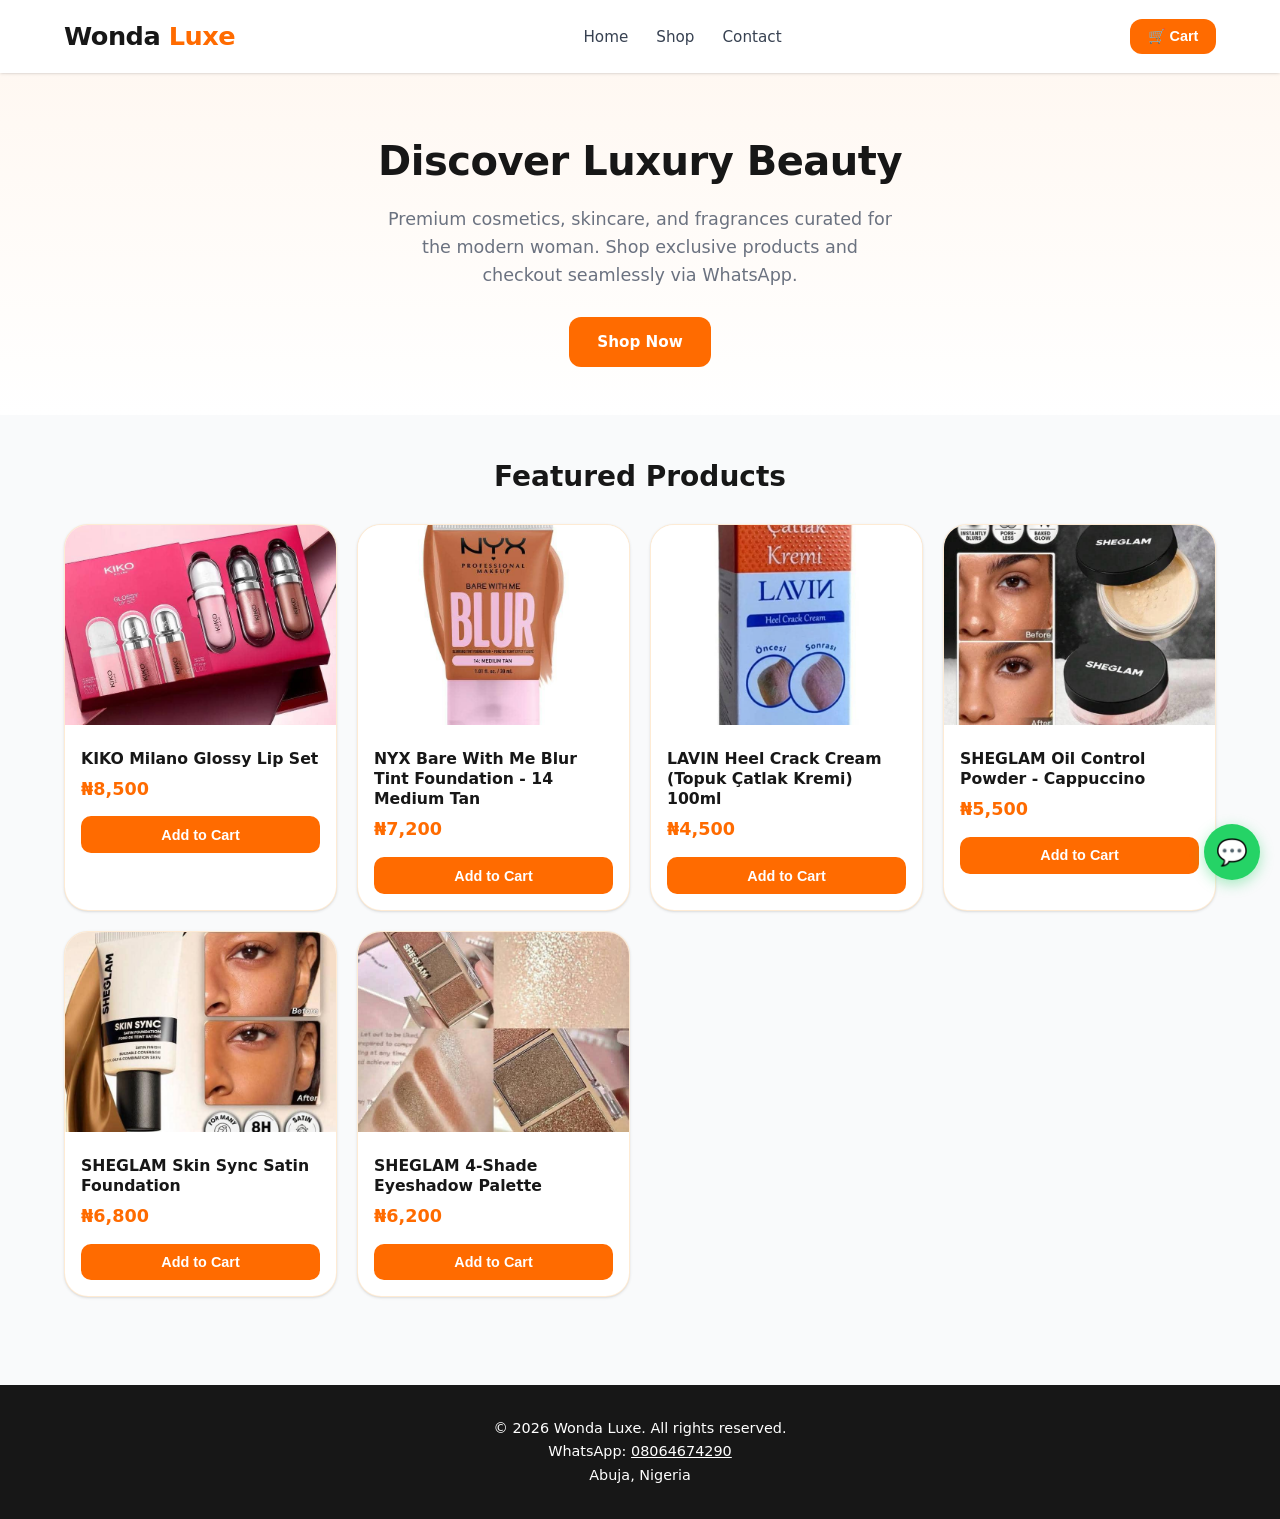
==== index.html @ 7e3b41c9 "Add files via upload" ====
<!DOCTYPE html>
<html lang="en">
<head>
  <meta charset="UTF-8">
  <meta name="viewport" content="width=device-width, initial-scale=1.0">
  <title>Wonda Luxe | Luxury Cosmetics &amp; Fragrances</title>
  <meta name="description" content="Wonda Luxe – luxury cosmetics, skincare and fragrances in Abuja, Nigeria. Order easily via WhatsApp.">
  <meta property="og:title" content="Wonda Luxe | Luxury Cosmetics &amp; Fragrances">
  <meta property="og:description" content="Premium cosmetics, skincare and fragrances. Checkout via WhatsApp.">
  <meta property="og:image" content="assets/images/571955.jpg">
  <link rel="icon" href="data:image/svg+xml,%3Csvg xmlns='http://www.w3.org/2000/svg' viewBox='0 0 100 100'%3E%3Ctext y='.9em' font-size='90'%3E💄%3C/text%3E%3C/svg%3E">
  <link rel="preconnect" href="https://fonts.googleapis.com">
  <link rel="preconnect" href="https://fonts.gstatic.com" crossorigin>
  <link rel="stylesheet" href="https://fonts.googleapis.com/css2?family=Inter:wght@400;500;600;700;800&display=swap">
  <link rel="stylesheet" href="assets/css/style.css">
</head>
<body>
  <header>
    <div class="navbar">
      <a href="index.html" class="logo">Wonda <span>Luxe</span></a>
      <nav aria-label="Main">
        <ul>
          <li><a href="index.html">Home</a></li>
          <li><a href="shop.html">Shop</a></li>
          <li><a href="#contact">Contact</a></li>
        </ul>
      </nav>
      <button type="button" class="cart-btn" onclick="openCart()" aria-label="Open cart">
        🛒 Cart <span class="cart-count">0</span>
      </button>
    </div>
  </header>

  <section class="hero">
    <h1>Discover Luxury Beauty</h1>
    <p>Premium cosmetics, skincare, and fragrances curated for the modern woman. Shop exclusive products and checkout seamlessly via WhatsApp.</p>
    <a href="shop.html" class="btn-primary">Shop Now</a>
  </section>

  <section class="container">
    <h2 class="section-title">Featured Products</h2>
    <div class="products-grid" id="featured-products"></div>
  </section>

  <footer id="contact">
    <p>&copy; 2026 Wonda Luxe. All rights reserved.</p>
    <p>WhatsApp: <a class="footer-link" href="tel:+2348064674290">08064674290</a></p>
    <p>Abuja, Nigeria</p>
  </footer>
  <script src="assets/js/products.js"></script>
  <script src="assets/js/main.js"></script>
  <script>
    function initPage() {
      renderProductGrid('featured-products', products.slice(0, 6), false);
    }
  </script>
</body>
</html>
---- assets/css/style.css ----
/* Wonda Luxe - Matched to dova.ng colour grading & setup */

:root {
  --primary: #FF6B00;
  --primary-dark: #E05E00;
  --primary-light: #FFF8F2;
  --orange-50: #fff7ed;
  --dark: #171717;
  --text: #171717;
  --muted: #6b7280;
  --gray-50: #f9fafb;
  --white: #ffffff;
  --border: #fed7aa;
  --shadow: 0 1px 3px 0 rgb(0 0 0 / 0.1), 0 1px 2px -1px rgb(0 0 0 / 0.1);
  --radius: 16px;
  --radius-lg: 24px;
}

* {
  margin: 0;
  padding: 0;
  box-sizing: border-box;
}

body {
  font-family: system-ui, -apple-system, sans-serif;
  background: var(--gray-50);
  color: var(--text);
  line-height: 1.6;
  -webkit-font-smoothing: antialiased;
}

a {
  text-decoration: none;
  color: inherit;
}

/* Header */
header {
  background: var(--white);
  box-shadow: var(--shadow);
  position: sticky;
  top: 0;
  z-index: 1000;
}

.navbar {
  max-width: 1200px;
  margin: 0 auto;
  padding: 1rem 1.5rem;
  display: flex;
  justify-content: space-between;
  align-items: center;
}

.logo {
  font-size: 1.6rem;
  font-weight: 800;
  color: var(--dark);
  letter-spacing: -0.5px;
}

.logo span {
  color: var(--primary);
}

nav ul {
  display: flex;
  list-style: none;
  gap: 1.75rem;
}

nav a {
  font-weight: 500;
  font-size: 0.95rem;
  color: #374151;
  transition: color 0.2s;
}

nav a:hover {
  color: var(--primary);
}

.cart-btn {
  background: var(--primary);
  color: white;
  border: none;
  padding: 0.55rem 1.1rem;
  border-radius: 12px;
  cursor: pointer;
  font-weight: 700;
  font-size: 0.9rem;
  display: flex;
  align-items: center;
  gap: 0.4rem;
  position: relative;
  transition: background 0.2s;
}

.cart-btn:hover {
  background: var(--primary-dark);
}

.cart-count {
  background: white;
  color: var(--primary);
  border-radius: 999px;
  min-width: 18px;
  height: 18px;
  display: flex;
  align-items: center;
  justify-content: center;
  font-size: 0.7rem;
  font-weight: 800;
  position: absolute;
  top: -6px;
  right: -6px;
}

/* Hero */
.hero {
  background: linear-gradient(180deg, var(--primary-light) 0%, #fff 100%);
  padding: 3.5rem 1.5rem 3rem;
  text-align: center;
}

.hero h1 {
  font-size: 2.5rem;
  font-weight: 800;
  color: var(--dark);
  margin-bottom: 0.75rem;
  letter-spacing: -0.5px;
}

.hero p {
  font-size: 1.1rem;
  color: var(--muted);
  max-width: 520px;
  margin: 0 auto 1.75rem;
}

.btn-primary {
  background: var(--primary);
  color: white;
  padding: 0.8rem 1.75rem;
  border-radius: 12px;
  font-weight: 700;
  display: inline-block;
  transition: background 0.2s, transform 0.15s;
  border: none;
  cursor: pointer;
  font-size: 0.95rem;
}

.btn-primary:hover {
  background: var(--primary-dark);
  transform: translateY(-1px);
}

/* Products */
.container {
  max-width: 1200px;
  margin: 0 auto;
  padding: 2.5rem 1.5rem;
}

.section-title {
  text-align: center;
  font-size: 1.75rem;
  font-weight: 800;
  margin-bottom: 1.5rem;
  color: var(--dark);
}

.products-grid {
  display: grid;
  grid-template-columns: repeat(auto-fill, minmax(240px, 1fr));
  gap: 1.25rem;
}

.product-card {
  background: var(--white);
  border-radius: var(--radius-lg);
  overflow: hidden;
  border: 1px solid #fed7aa80;
  box-shadow: var(--shadow);
  transition: transform 0.2s, box-shadow 0.2s;
  cursor: pointer;
}

.product-card:hover {
  transform: translateY(-4px);
  box-shadow: 0 10px 25px -5px rgb(0 0 0 / 0.08);
}

.product-card img {
  width: 100%;
  height: 200px;
  object-fit: cover;
  background: #f3f4f6;
}

.product-info {
  padding: 1rem;
}

.product-info h3 {
  font-size: 0.98rem;
  font-weight: 700;
  margin-bottom: 0.35rem;
  color: var(--dark);
  line-height: 1.3;
}

.price {
  color: var(--primary);
  font-weight: 800;
  font-size: 1.1rem;
}

.add-to-cart {
  width: 100%;
  margin-top: 0.85rem;
  background: var(--primary);
  color: white;
  border: none;
  padding: 0.65rem;
  border-radius: 10px;
  cursor: pointer;
  font-weight: 700;
  font-size: 0.9rem;
  transition: background 0.2s;
}

.add-to-cart:hover {
  background: var(--primary-dark);
}

/* Modal */
.modal {
  display: none;
  position: fixed;
  top: 0;
  left: 0;
  width: 100%;
  height: 100%;
  background: rgba(0,0,0,0.5);
  z-index: 2000;
  align-items: center;
  justify-content: center;
  padding: 1rem;
}

.modal.active {
  display: flex;
}

.modal-content {
  background: white;
  max-width: 640px;
  width: 100%;
  max-height: 90vh;
  overflow-y: auto;
  border-radius: var(--radius-lg);
  padding: 1.5rem;
  position: relative;
}

.close-modal {
  position: absolute;
  top: 0.75rem;
  right: 0.75rem;
  font-size: 1.75rem;
  cursor: pointer;
  background: none;
  border: none;
  color: #9ca3af;
  width: 36px;
  height: 36px;
  border-radius: 50%;
  display: flex;
  align-items: center;
  justify-content: center;
}

.close-modal:hover {
  background: var(--orange-50);
  color: var(--dark);
}

.modal-content img {
  width: 100%;
  max-height: 280px;
  object-fit: contain;
  border-radius: 12px;
  margin-bottom: 1rem;
  background: #f9fafb;
}

.ingredients {
  background: var(--primary-light);
  padding: 1rem;
  border-radius: 12px;
  font-size: 0.85rem;
  white-space: pre-wrap;
  margin-top: 0.75rem;
  color: #374151;
  line-height: 1.5;
}

/* Cart Sidebar */
.cart-sidebar {
  position: fixed;
  top: 0;
  right: -420px;
  width: 380px;
  max-width: 100%;
  height: 100%;
  background: white;
  box-shadow: -4px 0 24px rgba(0,0,0,0.12);
  z-index: 1500;
  transition: right 0.3s ease;
  display: flex;
  flex-direction: column;
}

.cart-sidebar.open {
  right: 0;
}

.cart-header {
  padding: 1.25rem 1.5rem;
  border-bottom: 1px solid #f3f4f6;
  display: flex;
  justify-content: space-between;
  align-items: center;
}

.cart-header h3 {
  font-weight: 800;
  font-size: 1.15rem;
}

.cart-items {
  flex: 1;
  overflow-y: auto;
  padding: 1rem 1.25rem;
}

.cart-item {
  display: flex;
  gap: 0.85rem;
  margin-bottom: 1rem;
  padding-bottom: 1rem;
  border-bottom: 1px solid #f3f4f6;
}

.cart-item img {
  width: 64px;
  height: 64px;
  object-fit: cover;
  border-radius: 10px;
  background: #f3f4f6;
}

.cart-item-info {
  flex: 1;
}

.qty-controls {
  display: flex;
  align-items: center;
  gap: 0.4rem;
  margin-top: 0.4rem;
}

.qty-controls button {
  width: 28px;
  height: 28px;
  border: 1px solid #e5e7eb;
  background: white;
  cursor: pointer;
  border-radius: 6px;
  font-weight: 600;
}

.cart-footer {
  padding: 1.25rem 1.5rem;
  border-top: 1px solid #f3f4f6;
  background: #fafafa;
}

.cart-total {
  display: flex;
  justify-content: space-between;
  font-size: 1.15rem;
  font-weight: 800;
  margin-bottom: 1rem;
}

.whatsapp-checkout {
  width: 100%;
  background: #25D366;
  color: white;
  border: none;
  padding: 0.95rem;
  border-radius: 12px;
  font-size: 1rem;
  font-weight: 700;
  cursor: pointer;
  display: flex;
  align-items: center;
  justify-content: center;
  gap: 0.4rem;
  transition: background 0.2s;
}

.whatsapp-checkout:hover {
  background: #1ebe57;
}

/* Footer */
footer {
  background: var(--dark);
  color: white;
  text-align: center;
  padding: 2rem 1rem;
  margin-top: 3rem;
  font-size: 0.9rem;
}

.whatsapp-float {
  position: fixed;
  bottom: 20px;
  right: 20px;
  background: #25D366;
  color: white;
  width: 56px;
  height: 56px;
  border-radius: 50%;
  display: flex;
  align-items: center;
  justify-content: center;
  font-size: 1.6rem;
  box-shadow: 0 4px 14px rgba(37, 211, 102, 0.4);
  z-index: 999;
}

/* Filters */
.filter-btn {
  margin: 0 0.35rem;
  padding: 0.45rem 1rem;
  border: 1.5px solid #e5e7eb;
  background: white;
  border-radius: 999px;
  cursor: pointer;
  font-weight: 600;
  font-size: 0.85rem;
  transition: all 0.2s;
}

.filter-btn:hover,
.filter-btn.active {
  background: var(--primary);
  color: white;
  border-color: var(--primary);
}

/* Responsive */
@media (max-width: 768px) {
  .navbar {
    flex-wrap: wrap;
    gap: 0.75rem;
  }
  nav ul {
    gap: 1rem;
  }
  .hero h1 {
    font-size: 1.85rem;
  }
  .cart-sidebar {
    width: 100%;
    right: -100%;
  }
  .products-grid {
    grid-template-columns: repeat(auto-fill, minmax(160px, 1fr));
    gap: 0.85rem;
  }
  .product-card img {
    height: 150px;
  }
}

/* ---------- Fixes & additions ---------- */
.cart-count { display: none; }

.overlay {
  display: none;
  position: fixed;
  inset: 0;
  background: rgba(0,0,0,0.45);
  z-index: 1400;
}
.overlay.active { display: block; }
.modal { z-index: 2000; background: transparent; }
.modal.active { background: transparent; }

.title-btn {
  background: none;
  border: none;
  font: inherit;
  color: inherit;
  text-align: left;
  cursor: pointer;
  padding: 0;
}
.title-btn:hover { color: var(--primary); }
.product-card img { cursor: pointer; }
.product-card:focus-within { box-shadow: 0 0 0 2px var(--primary); }
button:focus-visible, a:focus-visible { outline: 2px solid var(--primary); outline-offset: 2px; }

.product-cat { color: #999; font-size: 0.85rem; margin-bottom: 0.3rem; }
.modal-desc { margin: 1rem 0; }
.modal-add { margin-top: 1.5rem; width: 100%; }
.cart-empty { text-align: center; color: #999; padding: 2rem; grid-column: 1 / -1; }
.cart-close { background: none; border: none; font-size: 1.5rem; cursor: pointer; }
.remove-item { margin-left: auto; color: red; border: none !important; background: none !important; }
.filters { text-align: center; margin-bottom: 2rem; }
.filter-btn { margin-bottom: 0.5rem; }
.footer-link { color: inherit; text-decoration: underline; }

.toast {
  position: fixed; bottom: 100px; left: 50%; transform: translateX(-50%);
  background: #333; color: white; padding: 12px 24px; border-radius: 30px;
  z-index: 9999; animation: fadeInOut 2s forwards;
}
@keyframes fadeInOut {
  0% { opacity: 0; transform: translate(-50%, 10px); }
  15%, 85% { opacity: 1; transform: translate(-50%, 0); }
  100% { opacity: 0; transform: translate(-50%, 0); }
}
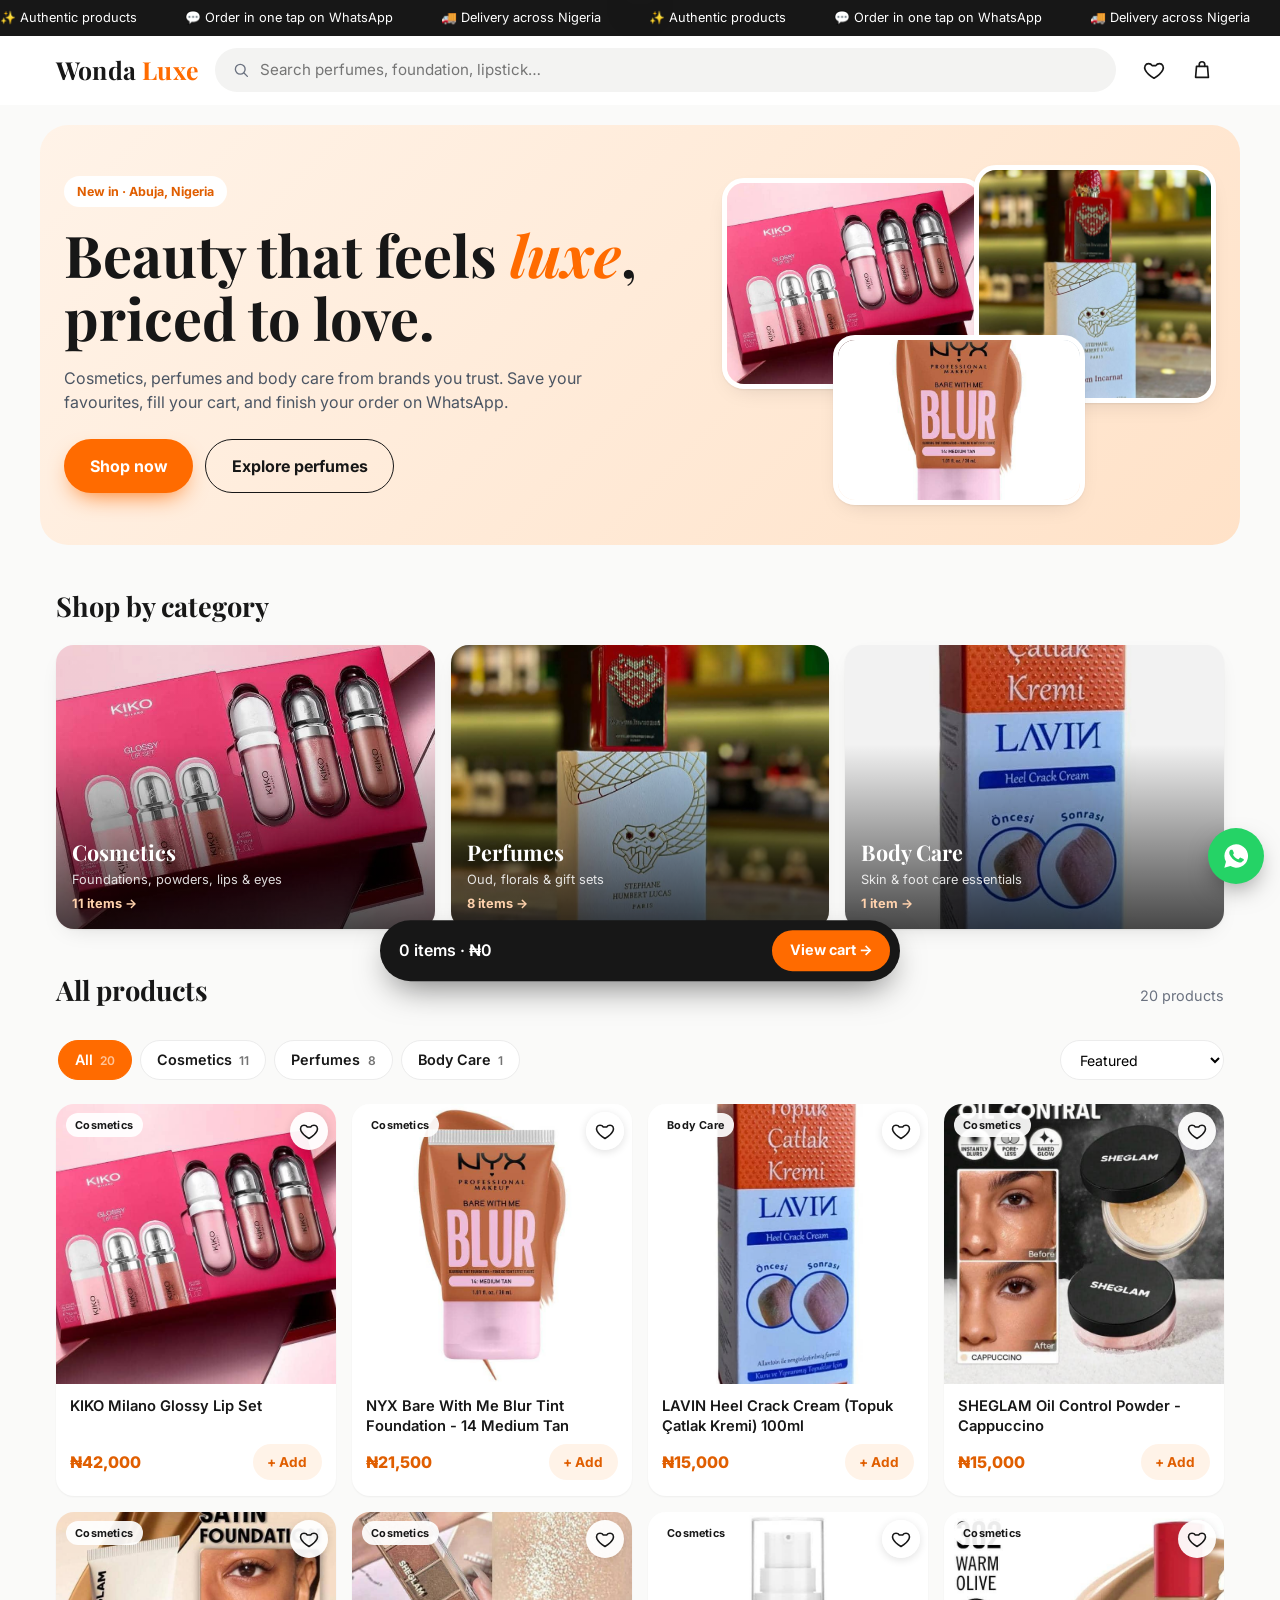
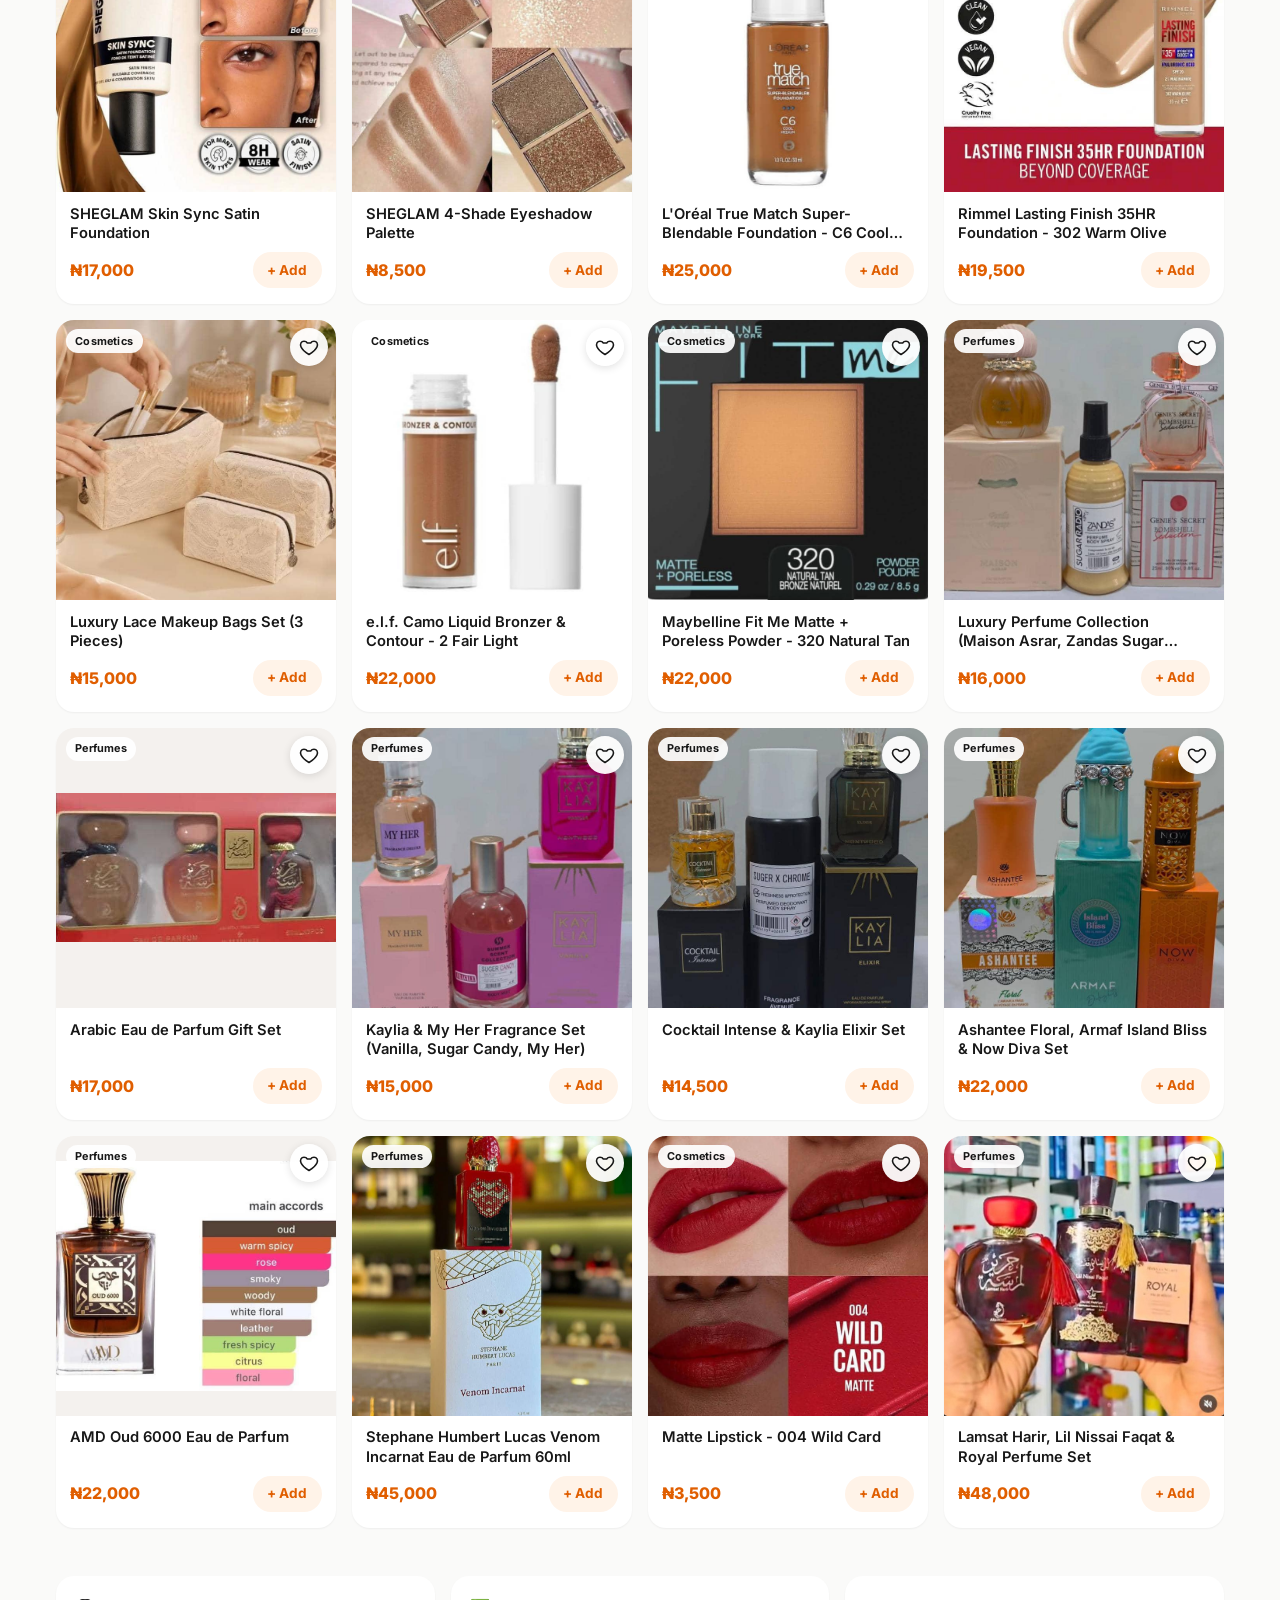
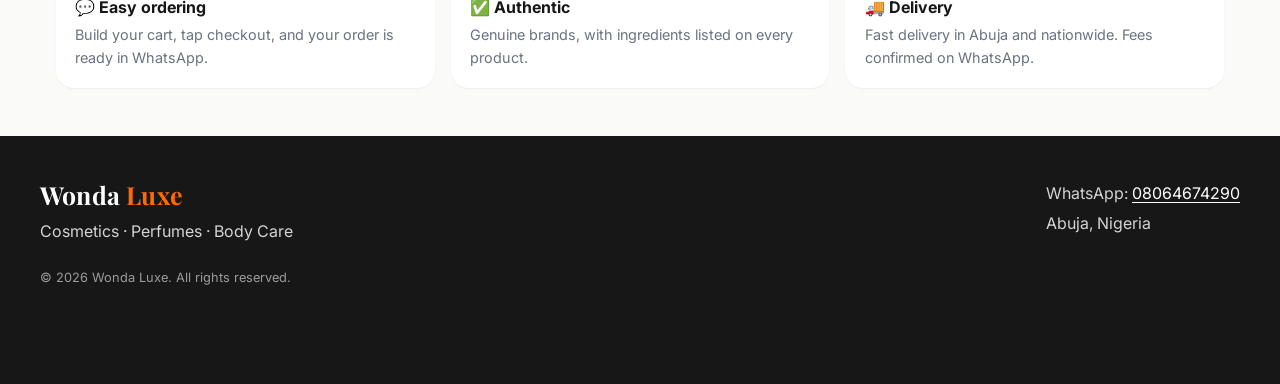
==== commit 6dcc79dd: "Add files via upload" ====
--- a/index.html
+++ b/index.html
@@ -3,56 +3,144 @@
 <head>
   <meta charset="UTF-8">
   <meta name="viewport" content="width=device-width, initial-scale=1.0">
-  <title>Wonda Luxe | Luxury Cosmetics &amp; Fragrances</title>
-  <meta name="description" content="Wonda Luxe – luxury cosmetics, skincare and fragrances in Abuja, Nigeria. Order easily via WhatsApp.">
-  <meta property="og:title" content="Wonda Luxe | Luxury Cosmetics &amp; Fragrances">
-  <meta property="og:description" content="Premium cosmetics, skincare and fragrances. Checkout via WhatsApp.">
+  <title>Wonda Luxe | Cosmetics, Perfumes &amp; Body Care</title>
+  <meta name="description" content="Wonda Luxe – authentic cosmetics, perfumes and body care in Abuja, Nigeria. Save your favourites and order easily on WhatsApp.">
+  <meta name="theme-color" content="#FF6B00">
+  <meta property="og:title" content="Wonda Luxe | Cosmetics, Perfumes &amp; Body Care">
+  <meta property="og:description" content="Authentic cosmetics, perfumes and body care. Order on WhatsApp.">
   <meta property="og:image" content="assets/images/571955.jpg">
   <link rel="icon" href="data:image/svg+xml,%3Csvg xmlns='http://www.w3.org/2000/svg' viewBox='0 0 100 100'%3E%3Ctext y='.9em' font-size='90'%3E💄%3C/text%3E%3C/svg%3E">
   <link rel="preconnect" href="https://fonts.googleapis.com">
   <link rel="preconnect" href="https://fonts.gstatic.com" crossorigin>
-  <link rel="stylesheet" href="https://fonts.googleapis.com/css2?family=Inter:wght@400;500;600;700;800&display=swap">
+  <link rel="stylesheet" href="https://fonts.googleapis.com/css2?family=Inter:wght@400;500;600;700;800&family=Playfair+Display:wght@600;700&display=swap">
   <link rel="stylesheet" href="assets/css/style.css">
 </head>
 <body>
-  <header>
+  <div class="announce" aria-label="Announcements">
+    <div class="marquee"><span>✨ Authentic products</span><span>💬 Order in one tap on WhatsApp</span><span>🚚 Delivery across Nigeria</span><span>✨ Authentic products</span><span>💬 Order in one tap on WhatsApp</span><span>🚚 Delivery across Nigeria</span></div>
+  </div>
+
+  <header id="site-header">
     <div class="navbar">
       <a href="index.html" class="logo">Wonda <span>Luxe</span></a>
-      <nav aria-label="Main">
-        <ul>
-          <li><a href="index.html">Home</a></li>
-          <li><a href="shop.html">Shop</a></li>
-          <li><a href="#contact">Contact</a></li>
-        </ul>
-      </nav>
-      <button type="button" class="cart-btn" onclick="openCart()" aria-label="Open cart">
-        🛒 Cart <span class="cart-count">0</span>
-      </button>
+      <label class="search" for="search">
+        <svg viewBox="0 0 24 24" aria-hidden="true"><circle cx="11" cy="11" r="6.5"/><path d="M16 16l4.5 4.5"/></svg>
+        <input id="search" type="search" placeholder="Search perfumes, foundation, lipstick…" autocomplete="off">
+      </label>
+      <div class="nav-actions">
+        <button type="button" class="icon-btn" id="open-wish" aria-label="Open wishlist">
+          <svg viewBox="0 0 24 24" aria-hidden="true"><path d="M12 21s-7.5-4.6-9.6-9.2C.9 8.4 2.7 5 6 5c2 0 3.3 1 4 2.2h4C14.7 6 16 5 18 5c3.3 0 5.1 3.4 3.6 6.8C19.5 16.4 12 21 12 21z"/></svg>
+          <span class="count wish-count" hidden>0</span>
+        </button>
+        <button type="button" class="icon-btn" id="open-cart" aria-label="Open cart">
+          <svg viewBox="0 0 24 24" aria-hidden="true"><path d="M6 8h12l1 12H5L6 8z"/><path d="M9 8V6a3 3 0 0 1 6 0v2"/></svg>
+          <span class="count cart-count" hidden>0</span>
+        </button>
+      </div>
     </div>
   </header>
 
-  <section class="hero">
-    <h1>Discover Luxury Beauty</h1>
-    <p>Premium cosmetics, skincare, and fragrances curated for the modern woman. Shop exclusive products and checkout seamlessly via WhatsApp.</p>
-    <a href="shop.html" class="btn-primary">Shop Now</a>
-  </section>
+  <main>
+    <section class="hero">
+      <div class="hero-text">
+        <span class="eyebrow">New in · Abuja, Nigeria</span>
+        <h1>Beauty that feels <em>luxe</em>,<br>priced to love.</h1>
+        <p>Cosmetics, perfumes and body care from brands you trust. Save your favourites, fill your cart, and finish your order on WhatsApp.</p>
+        <div class="hero-cta">
+          <a href="#shop" class="btn-primary">Shop now</a>
+          <a href="#perfumes" class="btn-ghost" data-cat="Perfumes">Explore perfumes</a>
+        </div>
+      </div>
+      <div class="hero-art" aria-hidden="true">
+        <img class="a1" src="assets/images/571976.jpg" alt="">
+        <img class="a2" src="assets/images/571955.jpg" alt="">
+        <img class="a3" src="assets/images/571975.jpg" alt="">
+      </div>
+    </section>
 
-  <section class="container">
-    <h2 class="section-title">Featured Products</h2>
-    <div class="products-grid" id="featured-products"></div>
-  </section>
+    <section class="container">
+      <h2 class="section-title">Shop by category</h2>
+      <div class="tiles" id="cat-tiles"></div>
+    </section>
+
+    <section class="container" id="shop">
+      <div class="shop-head">
+        <h2 class="section-title">All products</h2>
+        <span id="result-count" class="muted" aria-live="polite"></span>
+      </div>
+      <div class="filter-bar">
+        <div class="chips" id="chips" role="group" aria-label="Filter by category"></div>
+        <label class="sort"><span class="sr">Sort by</span>
+          <select id="sort" aria-label="Sort products">
+            <option value="featured">Featured</option>
+            <option value="low">Price: low to high</option>
+            <option value="high">Price: high to low</option>
+          </select>
+        </label>
+      </div>
+      <div class="grid" id="grid"></div>
+    </section>
+
+    <section class="container trust">
+      <div><strong>💬 Easy ordering</strong><span>Build your cart, tap checkout, and your order is ready in WhatsApp.</span></div>
+      <div><strong>✅ Authentic</strong><span>Genuine brands, with ingredients listed on every product.</span></div>
+      <div><strong>🚚 Delivery</strong><span>Fast delivery in Abuja and nationwide. Fees confirmed on WhatsApp.</span></div>
+    </section>
+  </main>
 
   <footer id="contact">
-    <p>&copy; 2026 Wonda Luxe. All rights reserved.</p>
-    <p>WhatsApp: <a class="footer-link" href="tel:+2348064674290">08064674290</a></p>
-    <p>Abuja, Nigeria</p>
+    <div class="foot-inner">
+      <div><span class="logo">Wonda <span>Luxe</span></span><p>Cosmetics · Perfumes · Body Care</p></div>
+      <div>
+        <p>WhatsApp: <a class="footer-link" href="https://wa.me/2348064674290" target="_blank" rel="noopener">08064674290</a></p>
+        <p>Abuja, Nigeria</p>
+      </div>
+    </div>
+    <p class="copy">&copy; 2026 Wonda Luxe. All rights reserved.</p>
   </footer>
+
+  <!-- Floating helpers -->
+  <a href="https://wa.me/2348064674290" class="wa-float" target="_blank" rel="noopener" aria-label="Chat on WhatsApp">
+    <svg viewBox="0 0 24 24" aria-hidden="true" class="fill"><path d="M12 2a10 10 0 0 0-8.6 15L2 22l5.2-1.4A10 10 0 1 0 12 2zm5.8 14.2c-.2.7-1.4 1.3-1.9 1.3-.5.1-1.1.1-1.8-.1-.4-.1-1-.3-1.7-.6-3-1.3-4.9-4.3-5-4.5-.2-.2-1.2-1.6-1.2-3s.8-2.1 1-2.4c.3-.3.6-.3.8-.3h.6c.2 0 .4 0 .6.5l.9 2.1c.1.2.1.4 0 .6l-.4.6c-.2.2-.3.4-.1.7.2.3.8 1.3 1.7 2.1 1.2 1 2.1 1.3 2.4 1.5.3.1.5.1.7-.1l.9-1.1c.2-.3.4-.2.7-.1l2 .9c.3.1.5.2.6.3.1.2.1.8-.1 1.5z"/></svg>
+  </a>
+  <div class="cart-bar" id="cart-bar">
+    <span id="bar-text">0 items</span>
+    <button type="button" id="bar-view">View cart →</button>
+  </div>
+  <div class="toast" id="toast" role="status" aria-live="polite"></div>
+
+  <!-- Layers -->
+  <div class="overlay" id="overlay"></div>
+
+  <aside class="layer drawer" id="cart-drawer" aria-label="Shopping cart" aria-hidden="true">
+    <div class="drawer-head"><h3>Your cart</h3><button type="button" class="icon-btn" data-act="close-layers" data-focus aria-label="Close cart"><svg viewBox="0 0 24 24"><path d="M6 6l12 12M18 6L6 18"/></svg></button></div>
+    <div class="drawer-items" id="cart-items"></div>
+    <div class="drawer-foot" id="cart-foot" hidden>
+      <div class="total"><span>Total</span><strong id="cart-total">₦0</strong></div>
+      <p class="note">Delivery fee is confirmed with you on WhatsApp.</p>
+      <button type="button" class="btn-wa" id="checkout-btn"><svg viewBox="0 0 24 24" class="fill" aria-hidden="true"><path d="M12 2a10 10 0 0 0-8.6 15L2 22l5.2-1.4A10 10 0 1 0 12 2zm5.8 14.2c-.2.7-1.4 1.3-1.9 1.3-.5.1-1.1.1-1.8-.1-.4-.1-1-.3-1.7-.6-3-1.3-4.9-4.3-5-4.5-.2-.2-1.2-1.6-1.2-3s.8-2.1 1-2.4c.3-.3.6-.3.8-.3h.6c.2 0 .4 0 .6.5l.9 2.1c.1.2.1.4 0 .6l-.4.6c-.2.2-.3.4-.1.7.2.3.8 1.3 1.7 2.1 1.2 1 2.1 1.3 2.4 1.5.3.1.5.1.7-.1l.9-1.1c.2-.3.4-.2.7-.1l2 .9c.3.1.5.2.6.3.1.2.1.8-.1 1.5z"/></svg> Checkout on WhatsApp</button>
+      <button type="button" class="link-btn" data-act="clear-cart">Clear cart</button>
+    </div>
+  </aside>
+
+  <aside class="layer drawer" id="wish-drawer" aria-label="Wishlist" aria-hidden="true">
+    <div class="drawer-head"><h3>Your wishlist</h3><button type="button" class="icon-btn" data-act="close-layers" data-focus aria-label="Close wishlist"><svg viewBox="0 0 24 24"><path d="M6 6l12 12M18 6L6 18"/></svg></button></div>
+    <div class="drawer-items" id="wish-items"></div>
+    <div class="drawer-foot" id="wish-foot" hidden>
+      <button type="button" class="btn-primary block" data-act="wish-all-to-cart">Add all to cart</button>
+    </div>
+  </aside>
+
+  <div class="layer modal" id="product-modal" role="dialog" aria-modal="true" aria-labelledby="modal-title" aria-hidden="true">
+    <div class="modal-card" id="modal-scroll">
+      <button type="button" class="icon-btn modal-x" data-act="close-layers" data-focus aria-label="Close"><svg viewBox="0 0 24 24"><path d="M6 6l12 12M18 6L6 18"/></svg></button>
+      <div class="modal-grid" id="modal-body"></div>
+    </div>
+  </div>
+
+  <script src="assets/js/config.js"></script>
+  <script src="assets/js/notify.js"></script>
   <script src="assets/js/products.js"></script>
   <script src="assets/js/main.js"></script>
-  <script>
-    function initPage() {
-      renderProductGrid('featured-products', products.slice(0, 6), false);
-    }
-  </script>
 </body>
 </html>
--- a/assets/css/style.css
+++ b/assets/css/style.css
@@ -1,541 +1,254 @@
-/* Wonda Luxe - Matched to dova.ng colour grading & setup */
-
+/* Wonda Luxe – storefront styles (orange palette, app-style interactions) */
 :root {
   --primary: #FF6B00;
   --primary-dark: #E05E00;
-  --primary-light: #FFF8F2;
-  --orange-50: #fff7ed;
-  --dark: #171717;
-  --text: #171717;
+  --primary-soft: #FFF3E8;
+  --ink: #171717;
   --muted: #6b7280;
-  --gray-50: #f9fafb;
-  --white: #ffffff;
-  --border: #fed7aa;
-  --shadow: 0 1px 3px 0 rgb(0 0 0 / 0.1), 0 1px 2px -1px rgb(0 0 0 / 0.1);
-  --radius: 16px;
-  --radius-lg: 24px;
-}
-
-* {
-  margin: 0;
-  padding: 0;
-  box-sizing: border-box;
-}
-
-body {
-  font-family: system-ui, -apple-system, sans-serif;
-  background: var(--gray-50);
-  color: var(--text);
-  line-height: 1.6;
-  -webkit-font-smoothing: antialiased;
-}
-
-a {
-  text-decoration: none;
-  color: inherit;
-}
+  --bg: #fafaf9;
+  --card: #fff;
+  --line: #ececec;
+  --wa: #25D366;
+  --wa-dark: #1da851;
+  --radius: 18px;
+  --shadow: 0 1px 2px rgb(0 0 0 / .06), 0 8px 24px -12px rgb(0 0 0 / .18);
+  --ease: cubic-bezier(.2, .8, .2, 1);
+}
+* { margin: 0; padding: 0; box-sizing: border-box; }
+[hidden] { display: none !important; }
+html { scroll-behavior: smooth; scroll-padding-top: 130px; }
+body { font-family: 'Inter', system-ui, -apple-system, sans-serif; background: var(--bg); color: var(--ink); line-height: 1.55; -webkit-font-smoothing: antialiased; }
+body.no-scroll { overflow: hidden; }
+a { color: inherit; text-decoration: none; }
+button { font: inherit; color: inherit; cursor: pointer; border: 0; background: none; }
+img { display: block; max-width: 100%; }
+svg { width: 22px; height: 22px; fill: none; stroke: currentColor; stroke-width: 1.8; stroke-linecap: round; stroke-linejoin: round; }
+svg.fill { fill: currentColor; stroke: none; }
+:focus-visible { outline: 3px solid color-mix(in srgb, var(--primary) 55%, white); outline-offset: 2px; border-radius: 8px; }
+.sr { position: absolute; width: 1px; height: 1px; overflow: hidden; clip: rect(0 0 0 0); }
+.muted { color: var(--muted); font-size: .9rem; }
+
+/* Announcement marquee */
+.announce { background: var(--ink); color: #fff; font-size: .8rem; overflow: hidden; white-space: nowrap; }
+.marquee { display: inline-flex; gap: 3rem; padding: .5rem 0; animation: marquee 28s linear infinite; }
+.marquee span { flex: none; }
+@keyframes marquee { to { transform: translateX(-50%); } }
 
 /* Header */
-header {
-  background: var(--white);
-  box-shadow: var(--shadow);
-  position: sticky;
-  top: 0;
-  z-index: 1000;
-}
-
-.navbar {
-  max-width: 1200px;
-  margin: 0 auto;
-  padding: 1rem 1.5rem;
-  display: flex;
-  justify-content: space-between;
-  align-items: center;
-}
-
-.logo {
-  font-size: 1.6rem;
-  font-weight: 800;
-  color: var(--dark);
-  letter-spacing: -0.5px;
-}
-
-.logo span {
-  color: var(--primary);
-}
-
-nav ul {
-  display: flex;
-  list-style: none;
-  gap: 1.75rem;
-}
-
-nav a {
-  font-weight: 500;
-  font-size: 0.95rem;
-  color: #374151;
-  transition: color 0.2s;
-}
-
-nav a:hover {
-  color: var(--primary);
-}
-
-.cart-btn {
-  background: var(--primary);
-  color: white;
-  border: none;
-  padding: 0.55rem 1.1rem;
-  border-radius: 12px;
-  cursor: pointer;
-  font-weight: 700;
-  font-size: 0.9rem;
-  display: flex;
-  align-items: center;
-  gap: 0.4rem;
-  position: relative;
-  transition: background 0.2s;
-}
-
-.cart-btn:hover {
-  background: var(--primary-dark);
-}
-
-.cart-count {
-  background: white;
-  color: var(--primary);
-  border-radius: 999px;
-  min-width: 18px;
-  height: 18px;
-  display: flex;
-  align-items: center;
-  justify-content: center;
-  font-size: 0.7rem;
-  font-weight: 800;
-  position: absolute;
-  top: -6px;
-  right: -6px;
-}
+#site-header { position: sticky; top: 0; z-index: 40; background: rgb(255 255 255 / .92); backdrop-filter: blur(10px); border-bottom: 1px solid transparent; transition: border-color .2s, box-shadow .2s; }
+#site-header.scrolled { border-color: var(--line); box-shadow: 0 6px 20px -16px rgb(0 0 0 / .4); }
+.navbar { max-width: 1200px; margin: 0 auto; padding: .75rem 1rem; display: flex; align-items: center; gap: 1rem; }
+.logo { font-family: 'Playfair Display', serif; font-weight: 700; font-size: 1.55rem; letter-spacing: .2px; white-space: nowrap; }
+.logo span { color: var(--primary); }
+.search { flex: 1; display: flex; align-items: center; gap: .6rem; background: #f3f3f2; border: 1.5px solid transparent; border-radius: 999px; padding: 0 1rem; height: 44px; transition: border-color .2s, background .2s; }
+.search:focus-within { background: #fff; border-color: var(--primary); }
+.search svg { width: 18px; height: 18px; color: var(--muted); flex: none; }
+.search input { flex: 1; min-width: 0; border: 0; outline: 0; background: transparent; font: inherit; font-size: .95rem; }
+.nav-actions { display: flex; gap: .25rem; }
+.icon-btn { position: relative; width: 44px; height: 44px; display: grid; place-items: center; border-radius: 50%; transition: background .2s, transform .15s; }
+.icon-btn:hover { background: var(--primary-soft); }
+.icon-btn:active { transform: scale(.92); }
+.count { position: absolute; top: 2px; right: 0; min-width: 19px; height: 19px; padding: 0 5px; border-radius: 999px; background: var(--primary); color: #fff; font-size: .7rem; font-weight: 700; display: grid; place-items: center; animation: pop .3s var(--ease); }
+@keyframes pop { 0% { transform: scale(.4); } 70% { transform: scale(1.25); } 100% { transform: scale(1); } }
+
+/* Buttons */
+.btn-primary, .btn-ghost, .btn-wa { display: inline-flex; align-items: center; justify-content: center; gap: .5rem; padding: .85rem 1.6rem; border-radius: 999px; font-weight: 700; transition: transform .15s, background .2s, box-shadow .2s; }
+.btn-primary { background: var(--primary); color: #fff; box-shadow: 0 10px 24px -10px var(--primary); }
+.btn-primary:hover { background: var(--primary-dark); transform: translateY(-1px); }
+.btn-ghost { border: 1.5px solid var(--ink); }
+.btn-ghost:hover { background: var(--ink); color: #fff; }
+.btn-wa { background: var(--wa); color: #fff; width: 100%; box-shadow: 0 10px 24px -12px var(--wa); }
+.btn-wa:hover { background: var(--wa-dark); }
+.btn-wa svg { width: 20px; height: 20px; }
+.btn-primary:active, .btn-ghost:active, .btn-wa:active { transform: scale(.98); }
+.block { width: 100%; }
+.link-btn { color: var(--muted); font-size: .85rem; text-decoration: underline; margin: .5rem auto 0; display: block; }
 
 /* Hero */
-.hero {
-  background: linear-gradient(180deg, var(--primary-light) 0%, #fff 100%);
-  padding: 3.5rem 1.5rem 3rem;
-  text-align: center;
-}
-
-.hero h1 {
-  font-size: 2.5rem;
-  font-weight: 800;
-  color: var(--dark);
-  margin-bottom: 0.75rem;
-  letter-spacing: -0.5px;
-}
-
-.hero p {
-  font-size: 1.1rem;
-  color: var(--muted);
-  max-width: 520px;
-  margin: 0 auto 1.75rem;
-}
-
-.btn-primary {
-  background: var(--primary);
-  color: white;
-  padding: 0.8rem 1.75rem;
-  border-radius: 12px;
-  font-weight: 700;
-  display: inline-block;
-  transition: background 0.2s, transform 0.15s;
-  border: none;
-  cursor: pointer;
-  font-size: 0.95rem;
-}
-
-.btn-primary:hover {
-  background: var(--primary-dark);
-  transform: translateY(-1px);
-}
-
-/* Products */
-.container {
-  max-width: 1200px;
-  margin: 0 auto;
-  padding: 2.5rem 1.5rem;
-}
-
-.section-title {
-  text-align: center;
-  font-size: 1.75rem;
-  font-weight: 800;
-  margin-bottom: 1.5rem;
-  color: var(--dark);
-}
-
-.products-grid {
-  display: grid;
-  grid-template-columns: repeat(auto-fill, minmax(240px, 1fr));
-  gap: 1.25rem;
-}
-
-.product-card {
-  background: var(--white);
-  border-radius: var(--radius-lg);
-  overflow: hidden;
-  border: 1px solid #fed7aa80;
-  box-shadow: var(--shadow);
-  transition: transform 0.2s, box-shadow 0.2s;
-  cursor: pointer;
-}
-
-.product-card:hover {
-  transform: translateY(-4px);
-  box-shadow: 0 10px 25px -5px rgb(0 0 0 / 0.08);
-}
-
-.product-card img {
-  width: 100%;
-  height: 200px;
-  object-fit: cover;
-  background: #f3f4f6;
-}
-
-.product-info {
-  padding: 1rem;
-}
-
-.product-info h3 {
-  font-size: 0.98rem;
-  font-weight: 700;
-  margin-bottom: 0.35rem;
-  color: var(--dark);
-  line-height: 1.3;
-}
-
-.price {
-  color: var(--primary);
-  font-weight: 800;
-  font-size: 1.1rem;
-}
-
-.add-to-cart {
-  width: 100%;
-  margin-top: 0.85rem;
-  background: var(--primary);
-  color: white;
-  border: none;
-  padding: 0.65rem;
-  border-radius: 10px;
-  cursor: pointer;
-  font-weight: 700;
-  font-size: 0.9rem;
-  transition: background 0.2s;
-}
-
-.add-to-cart:hover {
-  background: var(--primary-dark);
-}
-
-/* Modal */
-.modal {
-  display: none;
-  position: fixed;
-  top: 0;
-  left: 0;
-  width: 100%;
-  height: 100%;
-  background: rgba(0,0,0,0.5);
-  z-index: 2000;
-  align-items: center;
-  justify-content: center;
-  padding: 1rem;
-}
-
-.modal.active {
-  display: flex;
-}
-
-.modal-content {
-  background: white;
-  max-width: 640px;
-  width: 100%;
-  max-height: 90vh;
-  overflow-y: auto;
-  border-radius: var(--radius-lg);
-  padding: 1.5rem;
-  position: relative;
-}
-
-.close-modal {
-  position: absolute;
-  top: 0.75rem;
-  right: 0.75rem;
-  font-size: 1.75rem;
-  cursor: pointer;
-  background: none;
-  border: none;
-  color: #9ca3af;
-  width: 36px;
-  height: 36px;
-  border-radius: 50%;
-  display: flex;
-  align-items: center;
-  justify-content: center;
-}
-
-.close-modal:hover {
-  background: var(--orange-50);
-  color: var(--dark);
-}
-
-.modal-content img {
-  width: 100%;
-  max-height: 280px;
-  object-fit: contain;
-  border-radius: 12px;
-  margin-bottom: 1rem;
-  background: #f9fafb;
-}
-
-.ingredients {
-  background: var(--primary-light);
-  padding: 1rem;
-  border-radius: 12px;
-  font-size: 0.85rem;
-  white-space: pre-wrap;
-  margin-top: 0.75rem;
-  color: #374151;
-  line-height: 1.5;
-}
-
-/* Cart Sidebar */
-.cart-sidebar {
-  position: fixed;
-  top: 0;
-  right: -420px;
-  width: 380px;
-  max-width: 100%;
-  height: 100%;
-  background: white;
-  box-shadow: -4px 0 24px rgba(0,0,0,0.12);
-  z-index: 1500;
-  transition: right 0.3s ease;
-  display: flex;
-  flex-direction: column;
-}
-
-.cart-sidebar.open {
-  right: 0;
-}
-
-.cart-header {
-  padding: 1.25rem 1.5rem;
-  border-bottom: 1px solid #f3f4f6;
-  display: flex;
-  justify-content: space-between;
-  align-items: center;
-}
-
-.cart-header h3 {
-  font-weight: 800;
-  font-size: 1.15rem;
-}
-
-.cart-items {
-  flex: 1;
-  overflow-y: auto;
-  padding: 1rem 1.25rem;
-}
-
-.cart-item {
-  display: flex;
-  gap: 0.85rem;
-  margin-bottom: 1rem;
-  padding-bottom: 1rem;
-  border-bottom: 1px solid #f3f4f6;
-}
-
-.cart-item img {
-  width: 64px;
-  height: 64px;
-  object-fit: cover;
-  border-radius: 10px;
-  background: #f3f4f6;
-}
-
-.cart-item-info {
-  flex: 1;
-}
-
-.qty-controls {
-  display: flex;
-  align-items: center;
-  gap: 0.4rem;
-  margin-top: 0.4rem;
-}
-
-.qty-controls button {
-  width: 28px;
-  height: 28px;
-  border: 1px solid #e5e7eb;
-  background: white;
-  cursor: pointer;
-  border-radius: 6px;
-  font-weight: 600;
-}
-
-.cart-footer {
-  padding: 1.25rem 1.5rem;
-  border-top: 1px solid #f3f4f6;
-  background: #fafafa;
-}
-
-.cart-total {
-  display: flex;
-  justify-content: space-between;
-  font-size: 1.15rem;
-  font-weight: 800;
-  margin-bottom: 1rem;
-}
-
-.whatsapp-checkout {
-  width: 100%;
-  background: #25D366;
-  color: white;
-  border: none;
-  padding: 0.95rem;
-  border-radius: 12px;
-  font-size: 1rem;
-  font-weight: 700;
-  cursor: pointer;
-  display: flex;
-  align-items: center;
-  justify-content: center;
-  gap: 0.4rem;
-  transition: background 0.2s;
-}
-
-.whatsapp-checkout:hover {
-  background: #1ebe57;
-}
+.hero { max-width: 1200px; margin: 1.25rem auto 0; padding: 2.5rem 1.5rem; display: grid; grid-template-columns: 1.1fr .9fr; gap: 2rem; align-items: center; background: linear-gradient(135deg, #fff3e8 0%, #ffe2c8 100%); border-radius: 28px; overflow: hidden; }
+@media (min-width: 1232px) { .hero { margin-inline: auto; } }
+.eyebrow { display: inline-block; background: #fff; color: var(--primary-dark); font-weight: 700; font-size: .78rem; padding: .35rem .8rem; border-radius: 999px; margin-bottom: 1rem; }
+.hero h1 { font-family: 'Playfair Display', serif; font-size: clamp(2.1rem, 5vw, 3.6rem); line-height: 1.1; margin-bottom: 1rem; }
+.hero h1 em { color: var(--primary); font-style: italic; }
+.hero p { color: #4b5563; max-width: 34rem; margin-bottom: 1.5rem; }
+.hero-cta { display: flex; gap: .75rem; flex-wrap: wrap; }
+.hero-art { position: relative; height: 340px; }
+.hero-art img { position: absolute; object-fit: cover; border-radius: 22px; border: 5px solid #fff; box-shadow: var(--shadow); animation: float 6s ease-in-out infinite; }
+.a1 { width: 52%; height: 62%; left: 2%; top: 4%; }
+.a2 { width: 48%; height: 70%; right: 0; top: 0; animation-delay: -2s !important; }
+.a3 { width: 50%; height: 50%; left: 24%; bottom: 0; animation-delay: -4s !important; }
+@keyframes float { 50% { transform: translateY(-10px) rotate(.6deg); } }
+
+/* Sections */
+.container { max-width: 1200px; margin: 0 auto; padding: 2.5rem 1rem 0; }
+.section-title { font-family: 'Playfair Display', serif; font-size: 1.7rem; margin-bottom: 1.1rem; }
+.shop-head { display: flex; align-items: baseline; justify-content: space-between; }
+
+/* Category tiles */
+.tiles { display: grid; grid-template-columns: repeat(3, 1fr); gap: 1rem; }
+.tile { position: relative; aspect-ratio: 4 / 3; border-radius: var(--radius); overflow: hidden; text-align: left; box-shadow: var(--shadow); isolation: isolate; }
+.tile img { position: absolute; inset: 0; width: 100%; height: 100%; object-fit: cover; transition: transform .6s var(--ease); z-index: -2; }
+.tile::after { content: ''; position: absolute; inset: 0; background: linear-gradient(to top, rgb(0 0 0 / .72), rgb(0 0 0 / .05) 65%); z-index: -1; }
+.tile:hover img { transform: scale(1.08); }
+.tile-text { position: absolute; left: 1rem; right: 1rem; bottom: .9rem; color: #fff; display: flex; flex-direction: column; }
+.tile-text strong { font-family: 'Playfair Display', serif; font-size: 1.35rem; }
+.tile-text small { opacity: .85; font-size: .8rem; }
+.tile-text em { font-style: normal; font-weight: 700; font-size: .8rem; margin-top: .3rem; color: #ffd2ad; }
+
+/* Filter bar */
+.filter-bar { position: sticky; top: 66px; z-index: 20; display: flex; align-items: center; justify-content: space-between; gap: .75rem; padding: .6rem 0; margin-bottom: .75rem; background: var(--bg); }
+.chips { display: flex; gap: .5rem; overflow-x: auto; scrollbar-width: none; padding: 2px; }
+.chips::-webkit-scrollbar { display: none; }
+.chip { flex: none; padding: .5rem 1rem; border-radius: 999px; background: #fff; border: 1.5px solid var(--line); font-weight: 600; font-size: .9rem; transition: all .2s; }
+.chip small { opacity: .6; margin-left: .2rem; }
+.chip:hover { border-color: var(--primary); }
+.chip.active { background: var(--primary); border-color: var(--primary); color: #fff; }
+.sort select { height: 40px; border: 1.5px solid var(--line); background: #fff; border-radius: 999px; padding: 0 .9rem; font: inherit; font-size: .88rem; }
+
+/* Product grid */
+.grid { display: grid; grid-template-columns: repeat(4, 1fr); gap: 1rem; }
+.card { background: var(--card); border-radius: var(--radius); overflow: hidden; box-shadow: 0 1px 2px rgb(0 0 0 / .05); display: flex; flex-direction: column; transition: transform .25s var(--ease), box-shadow .25s; }
+.card:hover { transform: translateY(-4px); box-shadow: var(--shadow); }
+.card-media { position: relative; aspect-ratio: 1 / 1; background: #f4f1ee; overflow: hidden; }
+.card-media img { width: 100%; height: 100%; object-fit: cover; transition: transform .6s var(--ease); }
+.card-media.contain img, .modal-media.contain img { object-fit: contain; }
+.modal-media.contain { display: grid; align-items: center; }
+.card:hover .card-media img { transform: scale(1.06); }
+.chip-cat { position: absolute; left: .6rem; top: .6rem; background: rgb(255 255 255 / .92); font-size: .68rem; font-weight: 700; padding: .2rem .6rem; border-radius: 999px; letter-spacing: .2px; }
+.chip-cat.static { position: static; display: inline-block; background: var(--primary-soft); color: var(--primary-dark); }
+.heart { position: absolute; right: .5rem; top: .5rem; width: 38px; height: 38px; border-radius: 50%; display: grid; place-items: center; background: rgb(255 255 255 / .94); box-shadow: 0 2px 8px rgb(0 0 0 / .12); transition: transform .15s; }
+.heart svg { width: 20px; height: 20px; transition: fill .2s, stroke .2s; }
+.heart:hover { transform: scale(1.1); }
+.heart.on svg { fill: #ef4444; stroke: #ef4444; }
+.heart.on { animation: pop .35s var(--ease); }
+.card-body { padding: .8rem .9rem 1rem; display: flex; flex-direction: column; gap: .5rem; flex: 1; }
+.card h3 { font-size: .92rem; font-weight: 600; line-height: 1.35; }
+.title-btn { text-align: left; font: inherit; font-weight: inherit; display: -webkit-box; -webkit-line-clamp: 2; -webkit-box-orient: vertical; overflow: hidden; }
+.title-btn:hover { color: var(--primary-dark); }
+.card-foot { margin-top: auto; display: flex; align-items: center; justify-content: space-between; gap: .5rem; }
+.price { font-weight: 800; color: var(--primary-dark); }
+.price.big { font-size: 1.6rem; }
+.add-btn { background: var(--primary-soft); color: var(--primary-dark); font-weight: 700; font-size: .85rem; padding: .45rem .9rem; border-radius: 999px; transition: background .2s, color .2s, transform .15s; }
+.add-btn:hover { background: var(--primary); color: #fff; }
+.add-btn:active { transform: scale(.94); }
+.stepper { display: inline-flex; align-items: center; background: var(--primary); color: #fff; border-radius: 999px; overflow: hidden; }
+.stepper button { width: 34px; height: 34px; font-size: 1.15rem; font-weight: 700; color: #fff; }
+.stepper button:hover { background: var(--primary-dark); }
+.stepper span { min-width: 24px; text-align: center; font-weight: 700; font-size: .9rem; }
+.stepper.small button { width: 30px; height: 30px; }
+.row .stepper { margin-top: .3rem; }
+
+/* Reveal */
+.reveal { opacity: 0; transform: translateY(18px); }
+.reveal.in { opacity: 1; transform: none; transition: opacity .5s var(--ease), transform .5s var(--ease); transition-delay: calc(var(--i, 0) * 45ms); }
+.card.reveal.in:hover { transition-delay: 0s; transition-duration: .25s; }
+.empty-state { grid-column: 1 / -1; text-align: center; padding: 3rem 1rem; color: var(--muted); display: flex; flex-direction: column; align-items: center; gap: 1rem; }
+
+/* Trust */
+.trust { display: grid; grid-template-columns: repeat(3, 1fr); gap: 1rem; padding-bottom: 3rem; padding-top: 3rem; }
+.trust div { background: #fff; border-radius: var(--radius); padding: 1.2rem; display: flex; flex-direction: column; gap: .3rem; box-shadow: 0 1px 2px rgb(0 0 0 / .05); }
+.trust span { color: var(--muted); font-size: .9rem; }
 
 /* Footer */
-footer {
-  background: var(--dark);
-  color: white;
-  text-align: center;
-  padding: 2rem 1rem;
-  margin-top: 3rem;
-  font-size: 0.9rem;
-}
-
-.whatsapp-float {
-  position: fixed;
-  bottom: 20px;
-  right: 20px;
-  background: #25D366;
-  color: white;
-  width: 56px;
-  height: 56px;
-  border-radius: 50%;
-  display: flex;
-  align-items: center;
-  justify-content: center;
-  font-size: 1.6rem;
-  box-shadow: 0 4px 14px rgba(37, 211, 102, 0.4);
-  z-index: 999;
-}
-
-/* Filters */
-.filter-btn {
-  margin: 0 0.35rem;
-  padding: 0.45rem 1rem;
-  border: 1.5px solid #e5e7eb;
-  background: white;
-  border-radius: 999px;
-  cursor: pointer;
-  font-weight: 600;
-  font-size: 0.85rem;
-  transition: all 0.2s;
-}
-
-.filter-btn:hover,
-.filter-btn.active {
-  background: var(--primary);
-  color: white;
-  border-color: var(--primary);
-}
+footer { background: var(--ink); color: #d4d4d4; padding: 2.5rem 1rem 6rem; }
+.foot-inner { max-width: 1200px; margin: 0 auto; display: flex; justify-content: space-between; gap: 1.5rem; flex-wrap: wrap; }
+footer .logo { color: #fff; }
+footer p { margin-top: .3rem; }
+.footer-link { color: #fff; text-decoration: underline; text-underline-offset: 3px; }
+.copy { max-width: 1200px; margin: 1.5rem auto 0; font-size: .8rem; opacity: .7; }
+
+/* Floating WhatsApp + cart bar + toast */
+.wa-float { position: fixed; right: 1rem; bottom: 1rem; width: 56px; height: 56px; border-radius: 50%; background: var(--wa); color: #fff; display: grid; place-items: center; box-shadow: 0 10px 26px -8px rgb(0 0 0 / .5); z-index: 30; transition: transform .2s, bottom .3s var(--ease); }
+.wa-float svg { width: 28px; height: 28px; }
+.wa-float:hover { transform: scale(1.08); }
+.cart-bar { position: fixed; left: 1rem; right: 1rem; bottom: 1rem; max-width: 520px; margin: 0 auto; z-index: 35; display: flex; align-items: center; justify-content: space-between; gap: 1rem; background: var(--ink); color: #fff; padding: .6rem .6rem .6rem 1.2rem; border-radius: 999px; font-weight: 600; box-shadow: 0 14px 34px -10px rgb(0 0 0 / .55); transform: translateY(160%); transition: transform .35s var(--ease); }
+.cart-bar.show { transform: none; }
+.cart-bar button { background: var(--primary); padding: .6rem 1.1rem; border-radius: 999px; font-weight: 700; font-size: .9rem; }
+body.has-cart .wa-float { bottom: 5rem; }
+.toast { position: fixed; left: 50%; top: 1rem; transform: translate(-50%, -150%); z-index: 90; background: var(--ink); color: #fff; padding: .7rem 1rem; border-radius: 14px; display: flex; gap: 1rem; align-items: center; font-size: .9rem; box-shadow: 0 14px 34px -10px rgb(0 0 0 / .5); transition: transform .35s var(--ease); width: max-content; max-width: calc(100vw - 2rem); white-space: nowrap; }
+.toast.show { transform: translate(-50%, 0); }
+.toast button { color: #ffb67d; font-weight: 700; }
+
+/* Layers: overlay, drawers, modal */
+.overlay { position: fixed; inset: 0; background: rgb(0 0 0 / .5); backdrop-filter: blur(2px); opacity: 0; pointer-events: none; transition: opacity .3s; z-index: 50; }
+.overlay.active { opacity: 1; pointer-events: auto; }
+.layer { visibility: hidden; z-index: 60; }
+.layer.open { visibility: visible; }
+.drawer { position: fixed; top: 0; right: 0; bottom: 0; width: min(420px, 100%); background: #fff; display: flex; flex-direction: column; transform: translateX(105%); transition: transform .35s var(--ease), visibility 0s .35s; }
+.drawer.open { transform: none; transition: transform .35s var(--ease); }
+.drawer-head { display: flex; align-items: center; justify-content: space-between; padding: .9rem 1rem .9rem 1.4rem; border-bottom: 1px solid var(--line); }
+.drawer-head h3 { font-family: 'Playfair Display', serif; font-size: 1.3rem; }
+.drawer-items { flex: 1; overflow-y: auto; padding: .5rem 1.2rem; display: flex; flex-direction: column; }
+.drawer-foot { padding: 1rem 1.4rem 1.4rem; border-top: 1px solid var(--line); display: flex; flex-direction: column; gap: .6rem; }
+.total { display: flex; justify-content: space-between; font-size: 1.1rem; }
+.note { color: var(--muted); font-size: .8rem; }
+.row { display: flex; gap: .8rem; align-items: flex-start; padding: .9rem 0; border-bottom: 1px solid var(--line); animation: slide .3s var(--ease); }
+@keyframes slide { from { opacity: 0; transform: translateX(14px); } }
+.row img { width: 70px; height: 70px; object-fit: cover; border-radius: 12px; flex: none; background: #f4f1ee; }
+.row-info { flex: 1; min-width: 0; display: flex; flex-direction: column; gap: .15rem; align-items: flex-start; }
+.row-info h4 { font-size: .88rem; font-weight: 600; line-height: 1.3; }
+.row .icon-btn { width: 34px; height: 34px; }
+.row .icon-btn svg { width: 18px; height: 18px; }
+.row .add-btn { margin-top: .3rem; }
+
+.modal { position: fixed; inset: 0; display: grid; place-items: center; padding: 1rem; pointer-events: none; opacity: 0; transition: opacity .25s, visibility 0s .25s; }
+.modal.open { opacity: 1; pointer-events: auto; transition: opacity .25s; }
+.modal-card { position: relative; background: #fff; width: min(900px, 100%); max-height: calc(100dvh - 2rem); overflow-y: auto; border-radius: 26px; transform: translateY(24px) scale(.98); transition: transform .35s var(--ease); }
+.modal.open .modal-card { transform: none; }
+.modal-x { position: absolute; right: .6rem; top: .6rem; z-index: 2; background: rgb(255 255 255 / .92); box-shadow: 0 2px 10px rgb(0 0 0 / .15); }
+.modal-grid { display: grid; grid-template-columns: 1fr 1fr; }
+.modal-media { background: #f4f1ee; min-height: 100%; }
+.modal-media img { width: 100%; height: 100%; max-height: 640px; object-fit: cover; }
+.modal-info { padding: 2rem 1.6rem; display: flex; flex-direction: column; gap: .8rem; align-items: flex-start; }
+.modal-info h2 { font-family: 'Playfair Display', serif; font-size: 1.6rem; line-height: 1.25; padding-right: 2rem; }
+.desc { color: #4b5563; font-size: .95rem; }
+.modal-actions { display: flex; gap: .8rem; align-items: center; flex-wrap: wrap; }
+.modal-actions .add-btn { background: var(--primary); color: #fff; padding: .7rem 1.6rem; font-size: .95rem; }
+.heart-btn { display: inline-flex; align-items: center; gap: .4rem; border: 1.5px solid var(--line); border-radius: 999px; padding: .6rem 1.1rem; font-weight: 600; transition: border-color .2s; }
+.heart-btn:hover { border-color: #ef4444; }
+.heart-btn svg { width: 18px; height: 18px; }
+.heart-btn.on svg { fill: #ef4444; stroke: #ef4444; }
+.ing { width: 100%; background: #faf8f6; border-radius: 14px; padding: .8rem 1rem; font-size: .82rem; color: #4b5563; }
+.ing summary { cursor: pointer; font-weight: 700; color: var(--ink); font-size: .9rem; }
+.ing p { margin-top: .6rem; max-height: 180px; overflow-y: auto; }
+.more { margin-top: .4rem; font-size: .9rem; }
+.related { display: grid; grid-template-columns: repeat(4, 1fr); gap: .5rem; width: 100%; }
+.related button { position: relative; border-radius: 12px; overflow: hidden; aspect-ratio: 1; background: #f4f1ee; }
+.related img { width: 100%; height: 100%; object-fit: cover; }
+.related span { position: absolute; left: 0; right: 0; bottom: 0; background: rgb(0 0 0 / .65); color: #fff; font-size: .68rem; font-weight: 700; padding: .15rem; text-align: center; }
 
 /* Responsive */
-@media (max-width: 768px) {
-  .navbar {
-    flex-wrap: wrap;
-    gap: 0.75rem;
-  }
-  nav ul {
-    gap: 1rem;
-  }
-  .hero h1 {
-    font-size: 1.85rem;
-  }
-  .cart-sidebar {
-    width: 100%;
-    right: -100%;
-  }
-  .products-grid {
-    grid-template-columns: repeat(auto-fill, minmax(160px, 1fr));
-    gap: 0.85rem;
-  }
-  .product-card img {
-    height: 150px;
-  }
-}
-
-/* ---------- Fixes & additions ---------- */
-.cart-count { display: none; }
-
-.overlay {
-  display: none;
-  position: fixed;
-  inset: 0;
-  background: rgba(0,0,0,0.45);
-  z-index: 1400;
-}
-.overlay.active { display: block; }
-.modal { z-index: 2000; background: transparent; }
-.modal.active { background: transparent; }
-
-.title-btn {
-  background: none;
-  border: none;
-  font: inherit;
-  color: inherit;
-  text-align: left;
-  cursor: pointer;
-  padding: 0;
-}
-.title-btn:hover { color: var(--primary); }
-.product-card img { cursor: pointer; }
-.product-card:focus-within { box-shadow: 0 0 0 2px var(--primary); }
-button:focus-visible, a:focus-visible { outline: 2px solid var(--primary); outline-offset: 2px; }
-
-.product-cat { color: #999; font-size: 0.85rem; margin-bottom: 0.3rem; }
-.modal-desc { margin: 1rem 0; }
-.modal-add { margin-top: 1.5rem; width: 100%; }
-.cart-empty { text-align: center; color: #999; padding: 2rem; grid-column: 1 / -1; }
-.cart-close { background: none; border: none; font-size: 1.5rem; cursor: pointer; }
-.remove-item { margin-left: auto; color: red; border: none !important; background: none !important; }
-.filters { text-align: center; margin-bottom: 2rem; }
-.filter-btn { margin-bottom: 0.5rem; }
-.footer-link { color: inherit; text-decoration: underline; }
-
-.toast {
-  position: fixed; bottom: 100px; left: 50%; transform: translateX(-50%);
-  background: #333; color: white; padding: 12px 24px; border-radius: 30px;
-  z-index: 9999; animation: fadeInOut 2s forwards;
-}
-@keyframes fadeInOut {
-  0% { opacity: 0; transform: translate(-50%, 10px); }
-  15%, 85% { opacity: 1; transform: translate(-50%, 0); }
-  100% { opacity: 0; transform: translate(-50%, 0); }
-}
+@media (max-width: 960px) {
+  .grid { grid-template-columns: repeat(3, 1fr); }
+  .hero { grid-template-columns: 1fr; margin: 1rem; padding: 2rem 1.25rem 1.5rem; }
+  .hero-art { height: 260px; }
+}
+@media (max-width: 720px) {
+  html { scroll-padding-top: 150px; }
+  .navbar { flex-wrap: wrap; padding: .6rem 1rem .5rem; gap: .5rem; }
+  .logo { font-size: 1.35rem; }
+  .nav-actions { margin-left: auto; }
+  .search { order: 3; flex-basis: 100%; height: 42px; }
+  .filter-bar { top: 108px; flex-wrap: wrap; }
+  .chips { width: 100%; }
+  .grid { grid-template-columns: repeat(2, 1fr); gap: .7rem; }
+  .tiles { grid-template-columns: 1fr; }
+  .tile { aspect-ratio: 16 / 7; }
+  .trust { grid-template-columns: 1fr; }
+  .modal { align-items: end; padding: 0; }
+  .modal-card { border-radius: 24px 24px 0 0; max-height: 92dvh; width: 100%; transform: translateY(100%); }
+  .modal-grid { grid-template-columns: 1fr; }
+  .modal-media img { max-height: 340px; }
+  .modal-info { padding: 1.3rem 1.2rem 1.6rem; }
+  .card h3 { font-size: .85rem; }
+  .add-btn { padding: .4rem .75rem; }
+  .card-body { padding: .7rem .7rem .85rem; }
+  .card-foot { gap: .3rem; }
+  .price { font-size: .92rem; }
+  .card .stepper button { width: 28px; height: 32px; }
+  .card .stepper span { min-width: 18px; font-size: .85rem; }
+}
+@media (prefers-reduced-motion: reduce) {
+  * { animation: none !important; transition-duration: .01ms !important; scroll-behavior: auto !important; }
+  .reveal { opacity: 1; transform: none; }
+}
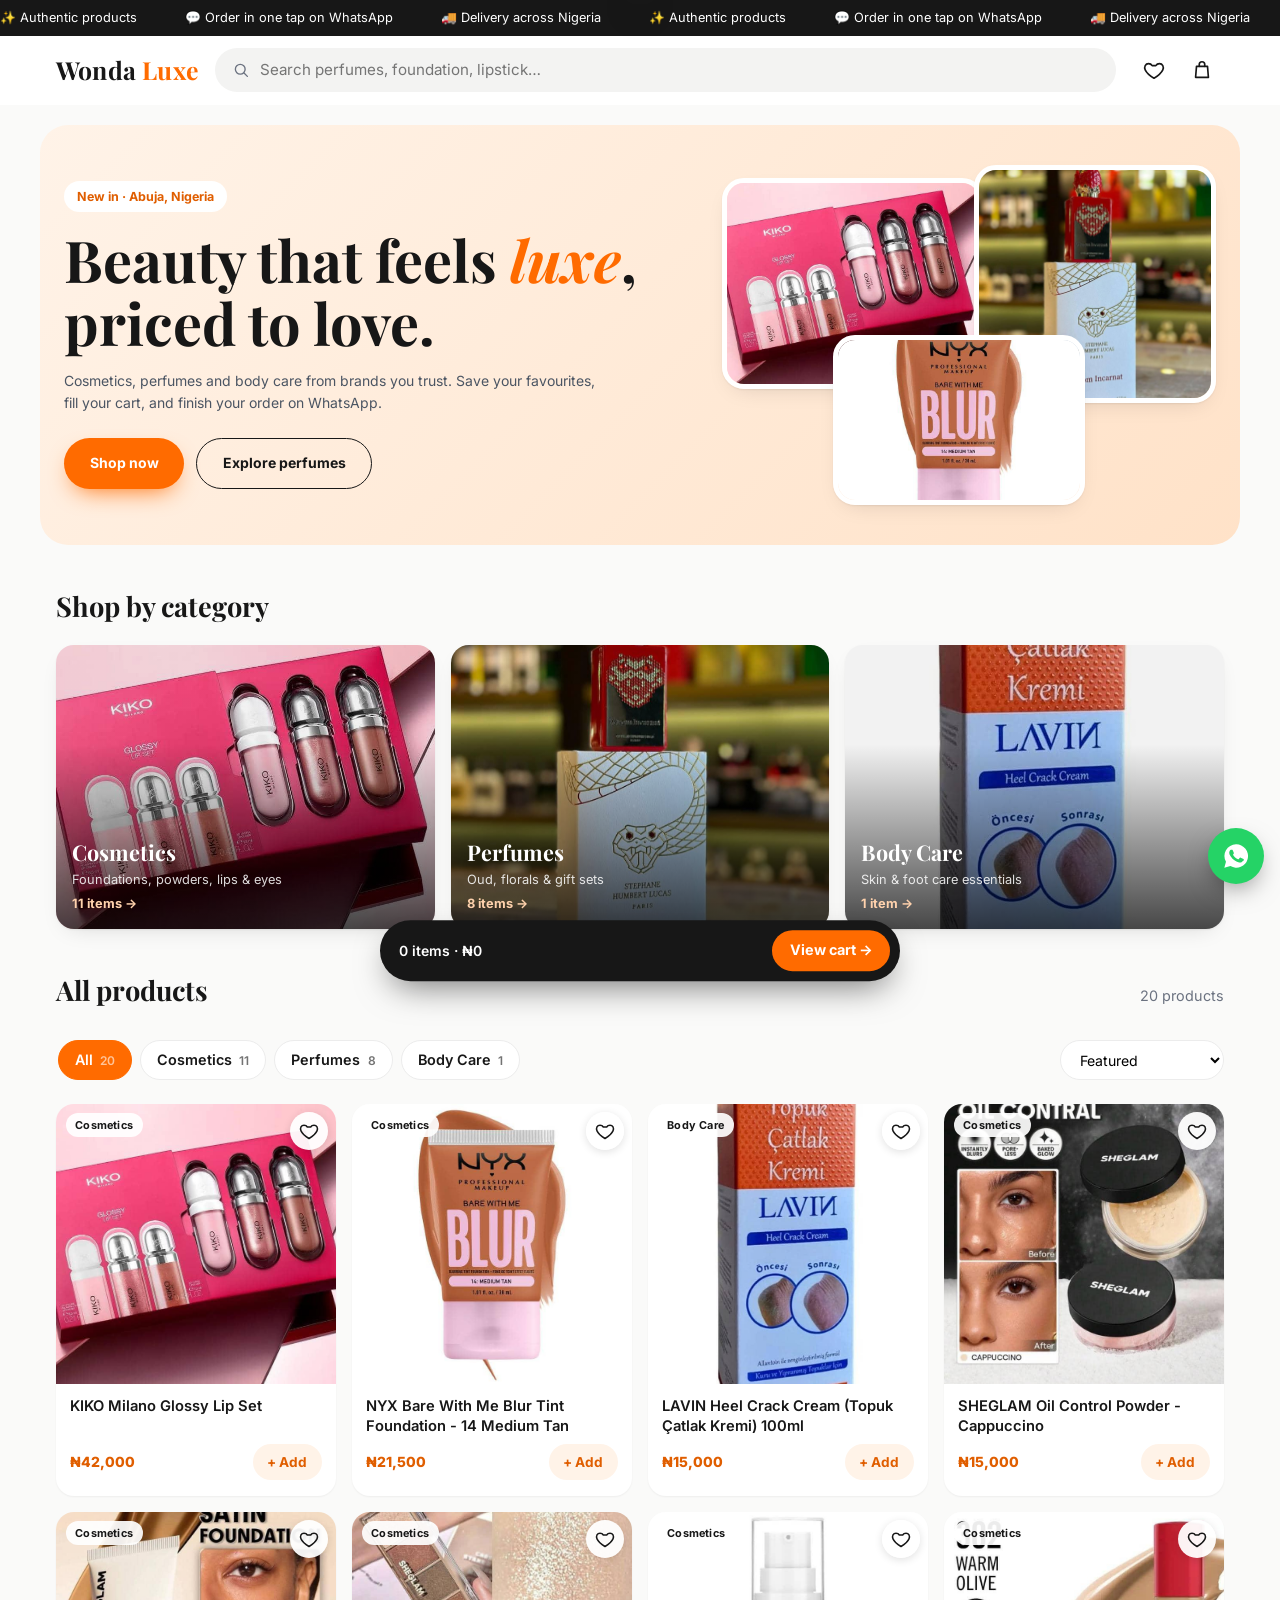
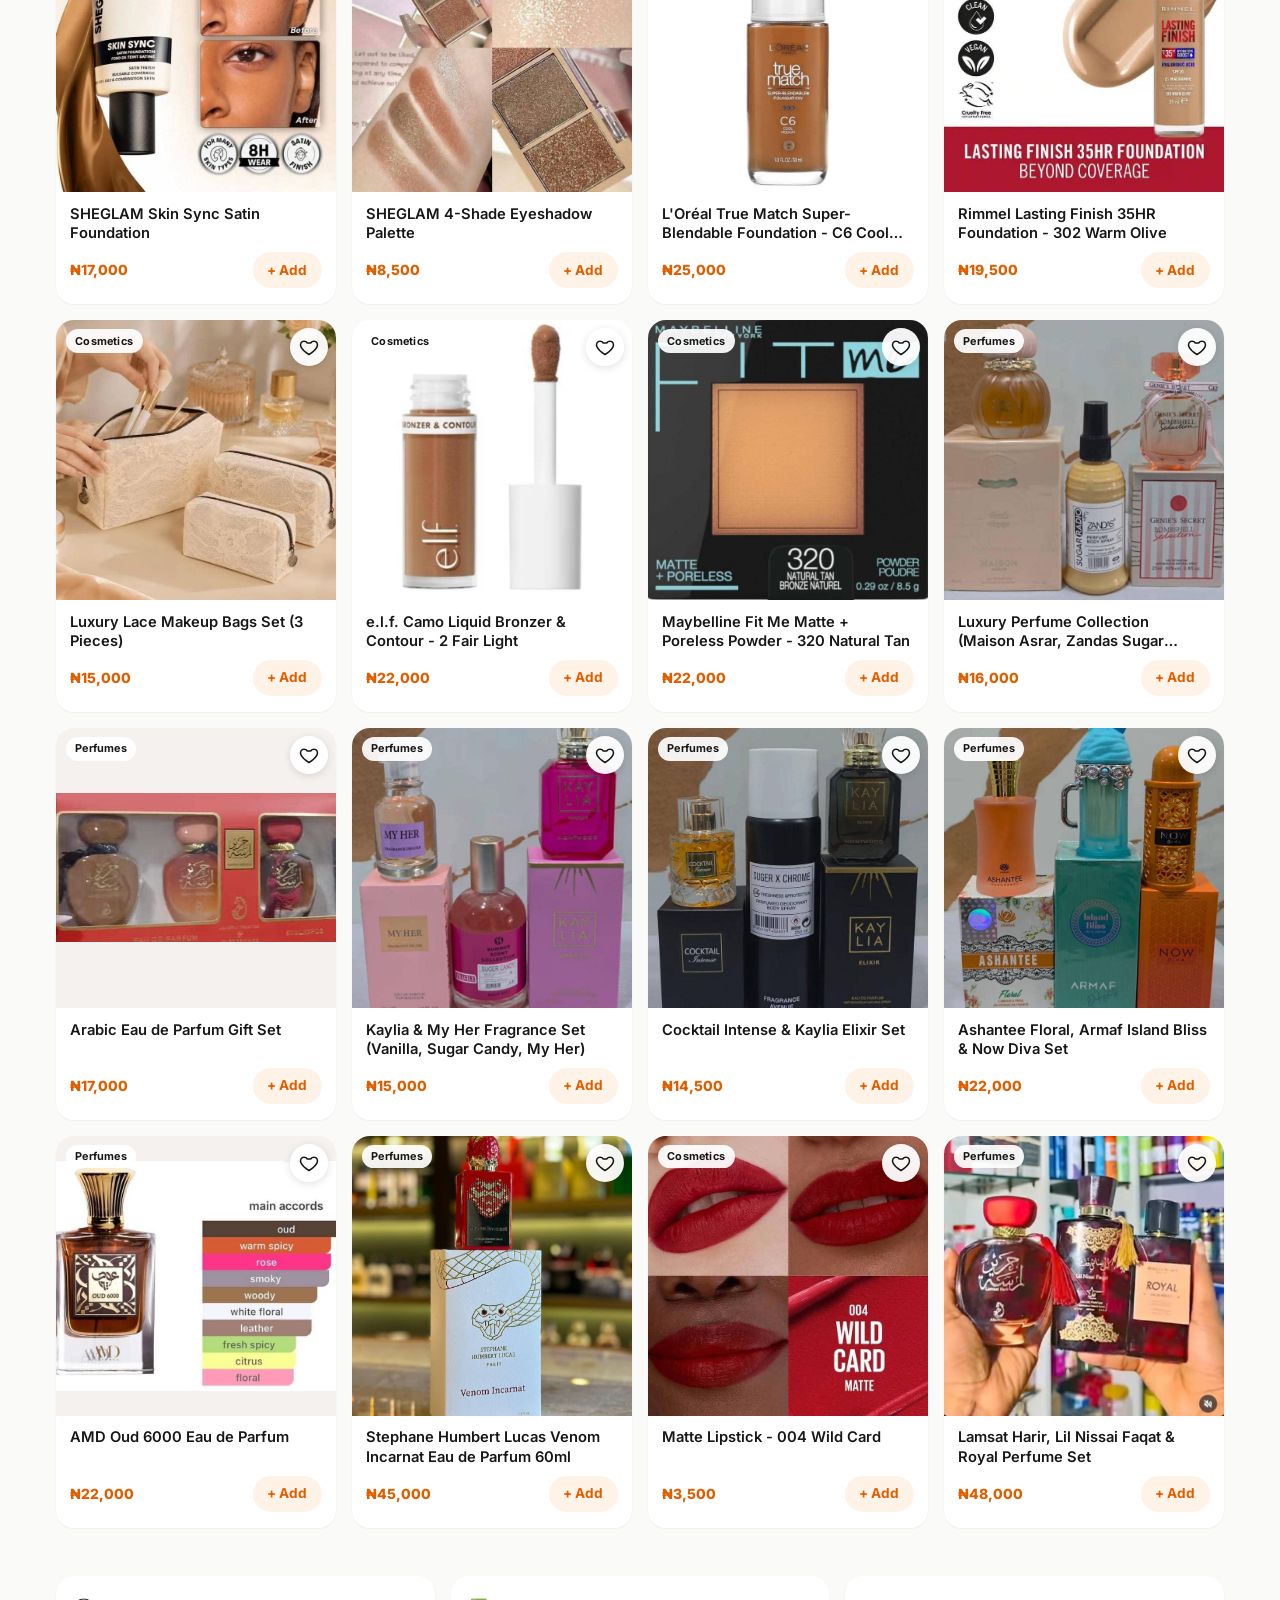
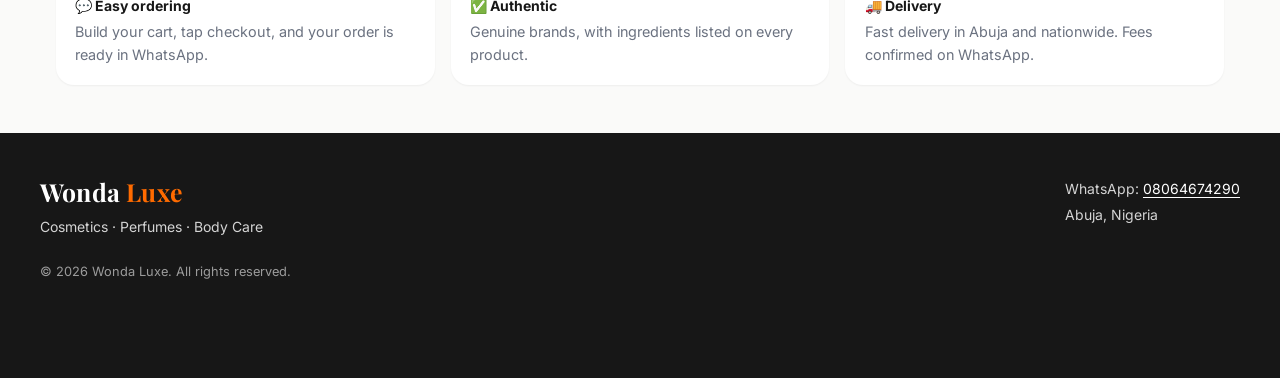
==== commit f3253fe4: "Add files via upload" ====
--- a/index.html
+++ b/index.html
@@ -1,9 +1,5 @@
-<!DOCTYPE html>
-<html lang="en">
-<head>
-  <meta charset="UTF-8">
-  <meta name="viewport" content="width=device-width, initial-scale=1.0">
-  <title>Wonda Luxe | Cosmetics, Perfumes &amp; Body Care</title>
+<!doctype html><html><head><meta charset=utf8><meta name=viewport content="width=device-width,initial-scale=1,viewport-fit=cover"><style>:root{color-scheme:light;box-sizing:border-box;padding-top:env(safe-area-inset-top,0px);padding-bottom:env(safe-area-inset-bottom,0px)}html{scroll-padding-top:env(safe-area-inset-top,0px)}body{margin:0;padding:0;font:14px -apple-system,BlinkMacSystemFont,sans-serif;background:#fff;color:#000}img{max-width:100%}[hidden]:not([hidden=until-found i]){display:none!important}</style></head><body>
+<title>Wonda Luxe Store</title>
   <meta name="description" content="Wonda Luxe – authentic cosmetics, perfumes and body care in Abuja, Nigeria. Save your favourites and order easily on WhatsApp.">
   <meta name="theme-color" content="#FF6B00">
   <meta property="og:title" content="Wonda Luxe | Cosmetics, Perfumes &amp; Body Care">
@@ -14,8 +10,8 @@
   <link rel="preconnect" href="https://fonts.gstatic.com" crossorigin>
   <link rel="stylesheet" href="https://fonts.googleapis.com/css2?family=Inter:wght@400;500;600;700;800&family=Playfair+Display:wght@600;700&display=swap">
   <link rel="stylesheet" href="assets/css/style.css">
-</head>
-<body>
+
+
   <div class="announce" aria-label="Announcements">
     <div class="marquee"><span>✨ Authentic products</span><span>💬 Order in one tap on WhatsApp</span><span>🚚 Delivery across Nigeria</span><span>✨ Authentic products</span><span>💬 Order in one tap on WhatsApp</span><span>🚚 Delivery across Nigeria</span></div>
   </div>
@@ -142,5 +138,5 @@
   <script src="assets/js/notify.js"></script>
   <script src="assets/js/products.js"></script>
   <script src="assets/js/main.js"></script>
-</body>
-</html>
+
+</body></html>
